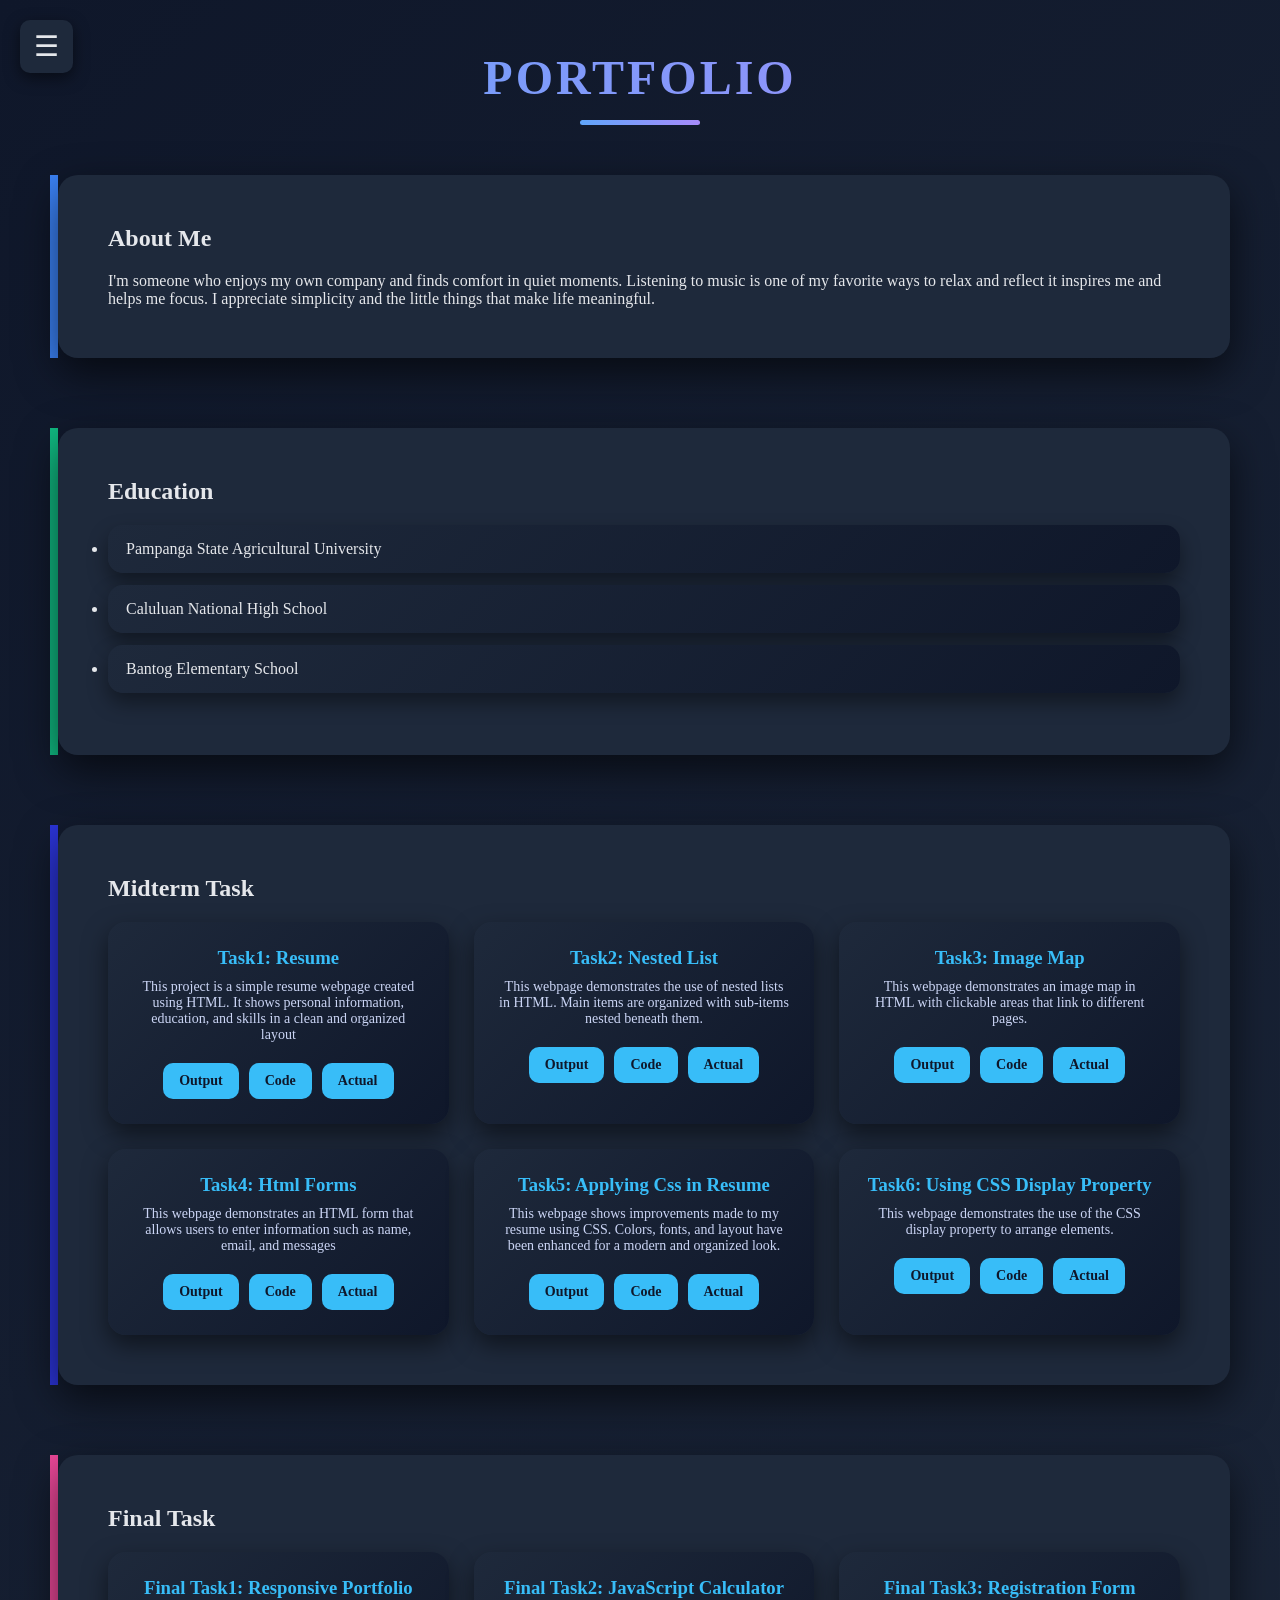
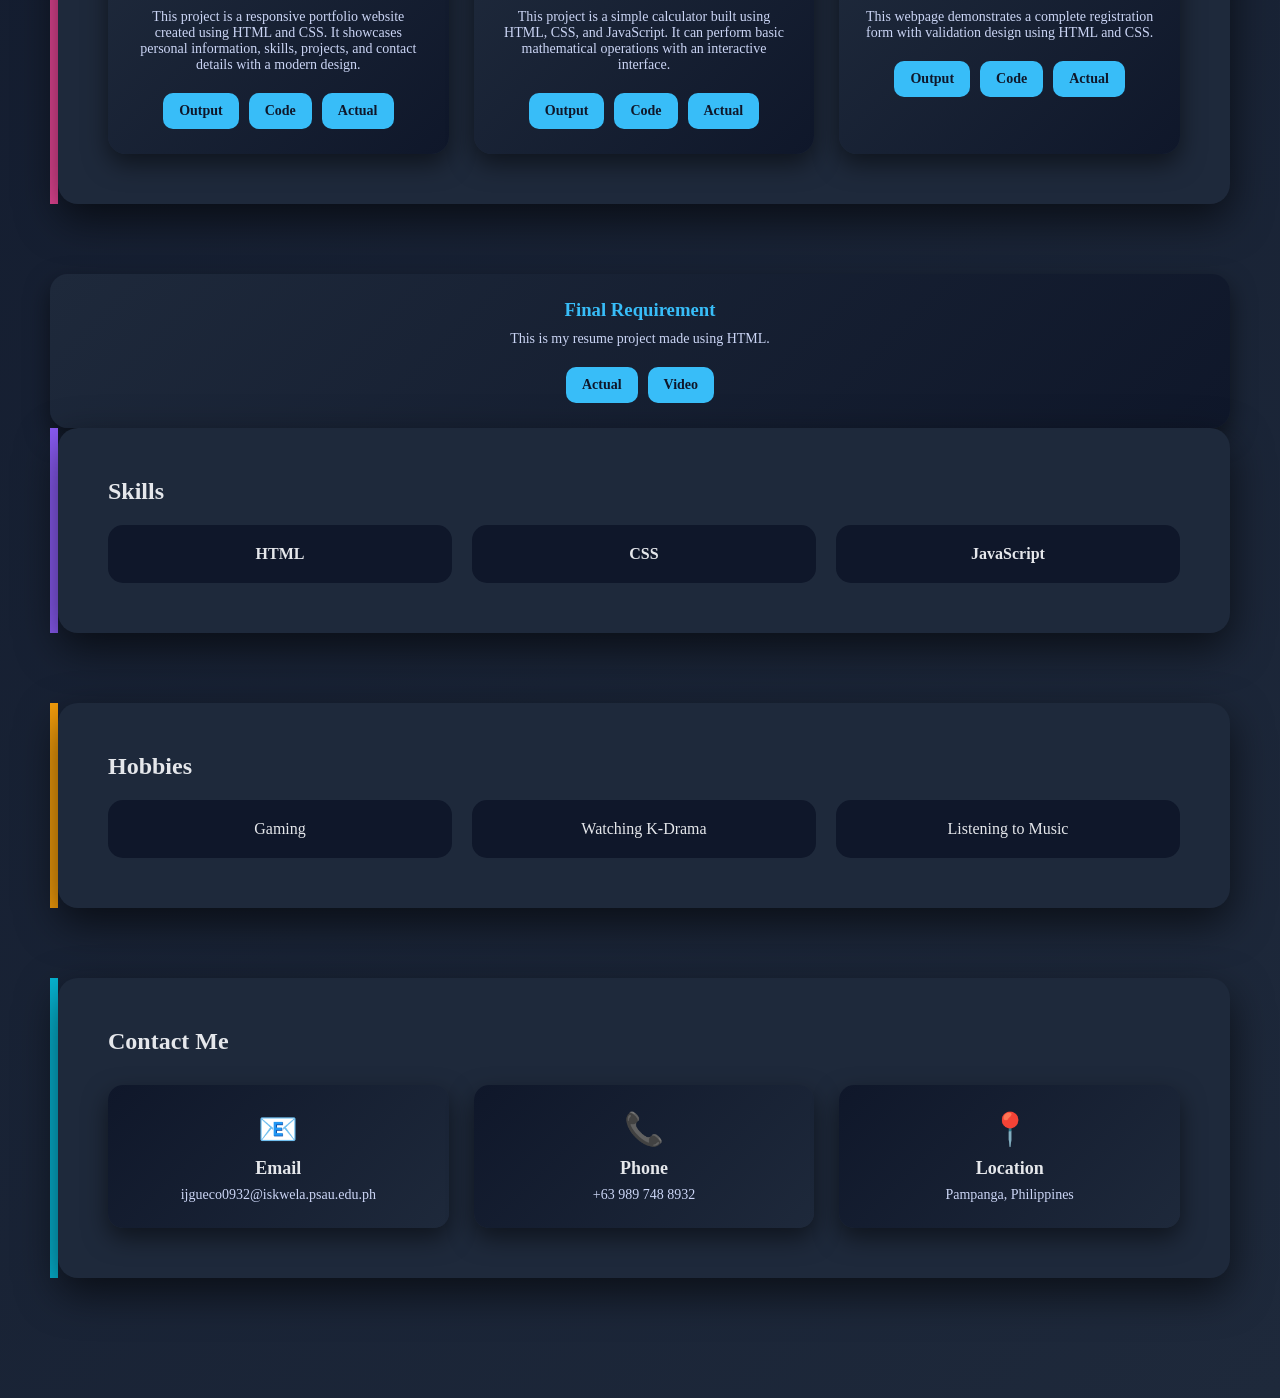
==== index.html @ d0a35ba1 "Update index.html" ====
<!DOCTYPE html>
<html lang="en">
<head>
<meta charset="UTF-8">
<meta name="viewport" content="width=device-width, initial-scale=1.0">
<title>Imari Jane Gueco | Portfolio</title>

<style>
/* ===== GENERAL ===== */
*{margin:0;padding:0;box-sizing:border-box;font-family:Arial,sans-serif;}
body{background:linear-gradient(135deg,#0f172a,#1e293b);color:#e5e7eb;overflow-x:hidden;}
html {scroll-behavior: smooth;}

* {
  font-family: Georgia, 'Times New Roman', Times, serif;
}

/* ===== HAMBURGER BUTTON ===== */
.menu-btn{
position:fixed;top:20px;left:20px;font-size:28px;background:#1e293b;
padding:10px 14px;border-radius:10px;cursor:pointer;z-index:1001;
box-shadow:0 5px 15px rgba(0,0,0,0.5);
}
#menu-toggle{display:none;}

/* ===== CONTACT DESIGN ===== */
.contact-grid {
  display: grid;
  grid-template-columns: repeat(auto-fit, minmax(200px, 1fr));
  gap: 25px;
  margin-top: 30px;
}

.contact-box {
  background: linear-gradient(135deg, #0f172a, #1e293b);
  padding: 25px;
  border-radius: 15px;
  text-align: center;
  box-shadow: 0 10px 25px rgba(0, 0, 0, 0.5);
  transition: 0.3s;
}

.contact-box:hover {
  transform: translateY(-8px);
  background: linear-gradient(135deg, #06b6d4, #3b82f6);
  color: white;
}

.contact-icon {
  font-size: 32px;
  margin-bottom: 10px;
  display: block;
}

.contact-box h3 {
  margin-bottom: 8px;
  font-size: 18px;
}

.contact-box p {
  font-size: 14px;
  color: #cbd5f5;
}

/* ===== SIDEBAR ===== */
.sidebar{
width:270px;height:100vh;position:fixed;left:-270px;top:0;
background:rgba(255,255,255,0.05);backdrop-filter:blur(10px);
border-right:1px solid rgba(255,255,255,0.1);
padding:40px 20px;display:flex;flex-direction:column;
align-items:center;transition:0.4s;z-index:1000;
}
#menu-toggle:checked ~ .sidebar{left:0;}

/* ===== MAIN CONTENT ===== */
.main-content{padding:50px;transition:0.4s;}
#menu-toggle:checked ~ .main-content{margin-left:270px;}

/* ===== SIDEBAR PROFILE ===== */
.sidebar img{
width:140px;height:140px;border-radius:50%;
object-fit:cover;border:4px solid #60a5fa;margin-bottom:15px;
}
.sidebar h2{color:#f1f5f9;font-size:22px;margin-bottom:5px;text-align:center;}
.sidebar p{color:#94a3b8;font-size:14px;margin-bottom:30px;}

/* ===== NAVIGATION ===== */
.sidebar nav{width:100%;display:flex;flex-direction:column;gap:15px;}
.sidebar nav a{
text-decoration:none;color:#e5e7eb;padding:12px 15px;
border-radius:12px;font-size:15px;background:rgba(255,255,255,0.05);
transition:0.3s;
}
.sidebar nav a:hover{
background:rgba(34,114,211,0.3);color:white;transform:translateX(6px);
}

/* ===== HEADER ===== */
.header{
text-align:center;font-size:48px;font-weight:bold;
letter-spacing:3px;margin-bottom:50px;
background:linear-gradient(90deg,#60a5fa,#a78bfa);
-webkit-background-clip:text;-webkit-text-fill-color:transparent;
font-family: Cambria, Cochin, Georgia, Times, 'Times New Roman', serif;
}
.header::after{
content:"";width:120px;height:5px;
background:linear-gradient(90deg,#60a5fa,#a78bfa);
display:block;margin:15px auto 0;border-radius:5px;
}

/* ===== SECTIONS ===== */
section{margin-bottom:70px;}
.section-card{
padding:50px;border-radius:20px;background:#1e293b;
box-shadow:0 15px 40px rgba(0,0,0,0.6);
}
.section-card h1{margin-bottom:20px;}

/* ===== EDUCATION ===== */
#education ul li{
background:linear-gradient(135deg,#1e293b,#0f172a);
margin:12px 0;padding:15px 18px;border-radius:15px;
box-shadow:0 10px 20px rgba(0,0,0,0.4);
transition:0.3s;color:#e5e7eb;font-weight:500;
}
#education ul li:hover{
background:linear-gradient(135deg,#10b981,#3b82f6);
transform:translateY(-6px);color:white;
}

/* ===== PROJECTS ===== */
.project-grid{
display:grid;
grid-template-columns:repeat(auto-fit,minmax(280px,1fr));
gap:25px;margin-top:20px;
}
.project-card{
background:linear-gradient(135deg,#1e293b,#0f172a);
padding:25px;border-radius:18px;text-align:center;
box-shadow:0 10px 25px rgba(0,0,0,0.5);transition:0.3s;
}
.project-card h3{color:#38bdf8;margin-bottom:10px;}
.project-card p{font-size:14px;margin-bottom:20px;color:#cbd5f5;}
.project-card:hover{
transform:translateY(-10px);
background:linear-gradient(135deg,#0ea5e9,#2563eb);
color:white;
}

.btn-group{display:flex;justify-content:center;gap:10px;}
.task-btn{
padding:10px 16px;background:#38bdf8;color:#0f172a;
border-radius:10px;text-decoration:none;font-size:14px;
font-weight:bold;transition:0.3s;
}
.task-btn:hover{background:#0ea5e9;color:white;}

/* ===== HIDE ALL TASK OUTPUTS AND CODES BY DEFAULT ===== */
.task-output, .task-code {display:none;padding:50px;}
.task-output:target, .task-code:target {display:block;}


/* ===== FINAL TASK SECTION ===== */
#finalprojects{
border-left:8px solid #ec4899;
}

#finalprojects .project-card:hover{
background:linear-gradient(135deg,#ec4899,#7c3aed);
color:white;
transform:translateY(-10px);
transition:0.3s;
}

#finalprojects h1{
margin-bottom:20px;
}

/* ===== FINAL TASK OUTPUTS ===== */
#finaltask1,
#finaltask2,
#finaltask3,
#finaltask4{
border-left:8px solid #ec4899;
}

/* ===== FINAL TASK CODE ===== */
#finalcode1,
#finalcode2,
#finalcode3,
#finalcode4{
border-left:8px solid #7c3aed;
}

/* ===== FINAL TASK IMAGE STYLE ===== */
#finalprojects img,
.task-output img,
.task-code img{
box-shadow:0 10px 25px rgba(0,0,0,0.5);
transition:0.3s;
}

#finalprojects img:hover,
.task-output img:hover,
.task-code img:hover{
transform:scale(1.02);
}



/* ===== SKILLS ===== */
.skills-grid{
display:grid;grid-template-columns:repeat(auto-fit,minmax(150px,1fr));
gap:20px;margin-top:20px;
}
.skill-box{
background:#0f172a;padding:20px;border-radius:15px;
text-align:center;font-weight:bold;
}
.skill-box:hover {
  background: linear-gradient(135deg, #8059da, #030434); /* violet to blue */
  color: white;
  transform: translateY(-5px);
  transition: 0.3s;
}


/* ===== HOBBIES ===== */
.hobbies-grid{
display:grid;grid-template-columns:repeat(auto-fit,minmax(180px,1fr));
gap:20px;margin-top:20px;
}
.hobby-box{
background:#0f172a;padding:20px;border-radius:15px;text-align:center;
}
.hobby-box:hover {
  background: linear-gradient(135deg, #d09228, #1f2937); /* gold to black */
  color: white;
  transform: translateY(-5px);
  transition: 0.3s;
}

/* ===== HOBBIES ===== */
.hobbies-grid{
display:grid;grid-template-columns:repeat(auto-fit,minmax(180px,1fr));
gap:20px;margin-top:20px;
}
.hobby-box{
background:#0f172a;padding:20px;border-radius:15px;text-align:center;
}
.hobby-box:hover {
  background: linear-gradient(135deg, #d09228, #1f2937); /* gold to black */
  color: white;
  transform: translateY(-5px);
  transition: 0.3s;
}

/* ===== SECTION COLORS ===== */
#about{border-left:8px solid #3b82f6;}
#education{border-left:8px solid #10b981;}
#projects{border-left:8px solid #2b34d7;}
#skills{border-left:8px solid #8b5cf6;}
#hobbies{border-left:8px solid #f59e0b;}
#contact{border-left:8px solid #06b6d4;}

/* ===== BACK HOME BUTTON ===== */
.home-btn{
  position: fixed;
  top: 70px;  /* move from top to bottom */
  left: 120px;   /* appear at bottom-right corner */
  background: #38bdf8;
  color: #0f172a;
  padding: 12px 18px;
  border-radius: 10px;
  text-decoration: none;
  font-weight: bold;
  box-shadow: 0 5px 15px rgba(0,0,0,0.5);
  z-index: 999;
  display: none; /* hide by default */
}

/* Show button only when target section is active */
.task-output:target .home-btn,
.task-code:target .home-btn {
  display: block;
}
</style>
</head>

<body>

<input type="checkbox" id="menu-toggle">
<label for="menu-toggle" class="menu-btn">☰</label>

<div class="sidebar">
<img src="scholpc.jpg">
<h2>Imari Jane Gueco</h2>
<p>BS Information Technology</p>

<nav>
<a href="#about">About</a>
<a href="#education">Education</a>
<a href="#projects">Projects</a>
<a href="#skills">Skills</a>
<a href="#hobbies">Hobbies</a>
<a href="#contact">Contact</a>
</nav>
</div>

<div class="main-content">

<div class="header">PORTFOLIO</div>

<!-- ABOUT -->
<section id="about">
<div class="section-card">
<h1>About Me</h1>
<p>I'm someone who enjoys my own company and finds comfort in quiet moments. Listening to music is one of my favorite ways to relax and reflect it inspires me and helps me focus. I appreciate simplicity and the little things that make life meaningful.</p>
</div>
</section>

<!-- EDUCATION -->
<section id="education">
<div class="section-card">
<h1>Education</h1>
<ul>
<li>Pampanga State Agricultural University</li>
<li>Caluluan National High School</li>
<li>Bantog Elementary School</li>
</ul>
</div>
</section>

<!-- midterm -->
<section id="projects">
<div class="section-card">
<h1>Midterm Task</h1>
<div class="project-grid">

<!-- Tasks 1 to 6 -->
<div class="project-card">
<h3>Task1: Resume</h3>
<p>This project is a simple resume webpage created using HTML. It shows
personal information, education, and skills in a clean and organized
layout</p>
<div class="btn-group">
<a href="#task1" class="task-btn">Output</a>
<a href="#code1" class="task-btn">Code</a>
<a href="Task1 Resume.html" class="task-btn">Actual</a>
</div>
</div>

<div class="project-card">
<h3>Task2: Nested List</h3>
<p>This webpage demonstrates the use of nested lists in HTML. Main items are organized with sub-items nested beneath them.</p>
<div class="btn-group">
<a href="#task2" class="task-btn">Output</a>
<a href="#code2" class="task-btn">Code</a>
<a href="Task2 list.html" class="task-btn">Actual</a>
</div>
</div>

<div class="project-card">
<h3>Task3: Image Map</h3>
<p>This webpage demonstrates an image map in HTML with clickable areas that link to different pages.</p>
<div class="btn-group">
<a href="#task3" class="task-btn">Output</a>
<a href="#code3" class="task-btn">Code</a>
<a href="Task3 image_map.html" class="task-btn">Actual</a>
</div>
</div>

<div class="project-card">
<h3>Task4: Html Forms</h3>
<p>This webpage demonstrates an HTML form that allows users to enter information such as name, email, and messages</p>
<div class="btn-group">
<a href="#task4" class="task-btn">Output</a>
<a href="#code4" class="task-btn">Code</a>
<a href="Task4 form.html" class="task-btn">Actual</a>
</div>
</div>

<div class="project-card">
<h3>Task5: Applying Css in Resume</h3>
<p>This webpage shows improvements made to my resume using CSS. Colors, fonts, and layout have been enhanced for a modern and organized look.</p>
<div class="btn-group">
<a href="#task5" class="task-btn">Output</a>
<a href="#code5" class="task-btn">Code</a>
<a href="Task5_applying Css.html" class="task-btn">Actual</a>
</div>
</div>

<div class="project-card">
<h3>Task6: Using CSS Display Property</h3>
<p>This webpage demonstrates the use of the CSS display property to arrange elements.</p>
<div class="btn-group">
<a href="#task6" class="task-btn">Output</a>
<a href="#code6" class="task-btn">Code</a>
<a href="Task6_Using CSS display property.html" class="task-btn">Actual</a>
</div>
</div>

</div>
</div>
</section>

<!-- TASK OUTPUT SECTIONS -->
<section id="task1" class="task-output">
<a href="#projects" class="home-btn">⬅ Home</a>
<div class="section-card" style="text-align:center">
<h1>Task1 Output</h1>
<img src="Task1result.jpeg" style="max-width:90%;border-radius:15px;margin-top:20px;">
</div>
</section>

<section id="task2" class="task-output">
<a href="#projects" class="home-btn">⬅ Home</a>
<div class="section-card" style="text-align:center">
<h1>Task2 Output</h1>
<img src="https://github.com/ImariJaneGueco/wsportfolio/blob/main/task2result.jpeg?raw=true" style="max-width:90%;border-radius:15px;margin-top:20px;">
</div>
</section>

<section id="task3" class="task-output">
<a href="#projects" class="home-btn">⬅ Home</a>
<div class="section-card" style="text-align:center">
<h1>Task3 Output</h1>
<img src="https://github.com/ImariJaneGueco/wsportfolio/blob/main/task3result.jpeg?raw=true" style="max-width:90%;border-radius:15px;margin-top:20px;">
</div>
</section>

<section id="task4" class="task-output">
<a href="#projects" class="home-btn">⬅ Home</a>
<div class="section-card" style="text-align:center">
<h1>Task4 Output</h1>
<img src="https://github.com/ImariJaneGueco/wsportfolio/blob/main/task4result.jpeg?raw=true" style="max-width:90%;border-radius:15px;margin-top:20px;">
</div>
</section>

<section id="task5" class="task-output">
<a href="#projects" class="home-btn">⬅ Home</a>
<div class="section-card" style="text-align:center">
<h1>Task5 Output</h1>
<img src="https://github.com/ImariJaneGueco/wsportfolio/blob/main/task5result.jpeg?raw=true" style="max-width:90%;border-radius:15px;margin-top:20px;">
</div>
</section>

<section id="task6" class="task-output">
<a href="#projects" class="home-btn">⬅ Home</a>
<div class="section-card" style="text-align:center">
<h1>Task6 Output</h1>
<img src="https://github.com/ImariJaneGueco/wsportfolio/blob/main/task6result.jpeg?raw=true" style="max-width:90%;border-radius:15px;margin-top:20px;">
</div>
</section>

<!-- TASK CODE SECTIONS -->
<section id="code1" class="task-code">
<a href="#projects" class="home-btn">⬅ Home</a>
<div class="section-card" style="white-space: pre-wrap;overflow-x:auto">
<h1>Task1 Code</h1>
<img src="code1.png" style="max-width:100%;border-radius:15px;margin-top:20px;">
</div>
</section>

<section id="code2" class="task-code">
<a href="#projects" class="home-btn">⬅ Home</a>
<div class="section-card" style="white-space: pre-wrap;overflow-x:auto">
<h1>Task2 Code</h1>
<img src="code2.png" style="max-width:100%;border-radius:15px;margin-top:20px;">
</div>
</section>

<section id="code3" class="task-code">
<a href="#projects" class="home-btn">⬅ Home</a>
<div class="section-card" style="white-space: pre-wrap;overflow-x:auto">
<h1>Task3 Code</h1>
<img src="code3.png" style="max-width:100%;border-radius:15px;margin-top:20px;">
</div>
</section>

<section id="code4" class="task-code">
<a href="#projects" class="home-btn">⬅ Home</a>
<div class="section-card" style="white-space: pre-wrap;overflow-x:auto">
<h1>Task4 Code</h1>
<img src="code4.png" style="max-width:100%;border-radius:15px;margin-top:20px;">
</div>
</section>

<section id="code5" class="task-code">
<a href="#projects" class="home-btn">⬅ Home</a>
<div class="section-card" style="white-space: pre-wrap;overflow-x:auto">
<h1>Task5 Code</h1>
<img src="code5.png" style="max-width:100%;border-radius:15px;margin-top:20px;">
</div>
</section>

<section id="code6" class="task-code">
<a href="#projects" class="home-btn">⬅ Home</a>
<div class="section-card" style="white-space: pre-wrap;overflow-x:auto">
<h1>Task6 Code</h1>
<img src="code6.png" style="max-width:100%;border-radius:15px;margin-top:20px;">
</div>
</section>

<!-- FINAL TASK -->
<section id="finalprojects">
<div class="section-card">
<h1>Final Task</h1>

<div class="project-grid">

<!-- Final Task 1 -->
<div class="project-card">
<h3>Final Task1: Responsive Portfolio</h3>
<p>This project is a responsive portfolio website created using HTML and CSS. It showcases personal information, skills, projects, and contact details with a modern design.</p>

<div class="btn-group">
<a href="#finaltask1" class="task-btn">Output</a>
<a href="#finalcode1" class="task-btn">Code</a>
<a href="no style.html" class="task-btn">Actual</a>
</div>
</div>

<!-- Final Task 2 -->
<div class="project-card">
<h3>Final Task2: JavaScript Calculator</h3>
<p>This project is a simple calculator built using HTML, CSS, and JavaScript. It can perform basic mathematical operations with an interactive interface.</p>

<div class="btn-group">
<a href="#finaltask2" class="task-btn">Output</a>
<a href="#finalcode2" class="task-btn">Code</a>
<a href="FinalTask2_Calculator.html" class="task-btn">Actual</a>
</div>
</div>

<!-- Final Task 3 -->
<div class="project-card">
<h3>Final Task3: Registration Form</h3>
<p>This webpage demonstrates a complete registration form with validation design using HTML and CSS.</p>

<div class="btn-group">
<a href="#finaltask3" class="task-btn">Output</a>
<a href="#finalcode3" class="task-btn">Code</a>
<a href="finaltask3bootsrap.html" class="task-btn">Actual</a>
</div>
</div>


</div>
</div>
</section>

<!-- FINAL TASK OUTPUT SECTIONS -->

<section id="finaltask1" class="task-output">
<a href="#finalprojects" class="home-btn">⬅ Home</a>
<div class="section-card" style="text-align:center">
<h1>Final Task1 Output</h1>
<img src="https://github.com/ImariJaneGueco/wsportfolio/blob/main/flex.png?raw=true" style="max-width:90%;border-radius:15px;margin-top:20px;">
</div>
</section>

<section id="finaltask2" class="task-output">
<a href="#finalprojects" class="home-btn">⬅ Home</a>
<div class="section-card" style="text-align:center">
<h1>Final Task2 Output</h1>
<img src="finaltask2.jpeg" style="max-width:90%;border-radius:15px;margin-top:20px;">
</div>
</section>

<section id="finaltask3" class="task-output">
<a href="#finalprojects" class="home-btn">⬅ Home</a>
<div class="section-card" style="text-align:center">
<h1>Final Task3 Output</h1>
<img src="https://github.com/ImariJaneGueco/wsportfolio/blob/main/bootsrtap.png?raw=true" style="max-width:90%;border-radius:15px;margin-top:20px;">
</div>
</section>


<!-- FINAL TASK CODE SECTIONS -->

<section id="finalcode1" class="task-code">
<a href="#finalprojects" class="home-btn">⬅ Home</a>
<div class="section-card" style="white-space: pre-wrap;overflow-x:auto">
<h1>Final Task1 Code</h1>
<img src="https://github.com/ImariJaneGueco/wsportfolio/blob/main/f1.png?raw=true" style="max-width:100%;border-radius:15px;margin-top:20px;">
<img src="https://github.com/ImariJaneGueco/wsportfolio/blob/main/f1.1.png?raw=true" style="max-width:100%;border-radius:15px;margin-top:20px;">
</div>
</section>

<section id="finalcode2" class="task-code">
<a href="#finalprojects" class="home-btn">⬅ Home</a>
<div class="section-card" style="white-space: pre-wrap;overflow-x:auto">
<h1>Final Task2 Code</h1>
<img src="finalcode2.png" style="max-width:100%;border-radius:15px;margin-top:20px;">
<img src="finalcode1.png" style="max-width:100%;border-radius:15px;margin-top:20px;">
</div>
</section>

<section id="finalcode3" class="task-code">
<a href="#finalprojects" class="home-btn">⬅ Home</a>
<div class="section-card" style="white-space: pre-wrap;overflow-x:auto">
<h1>Final Task3 Code</h1>
<img src="https://github.com/ImariJaneGueco/wsportfolio/blob/main/f3.1.png?raw=true" style="max-width:100%;border-radius:15px;margin-top:20px;">
<img src="https://github.com/ImariJaneGueco/wsportfolio/blob/main/f3.png?raw=true" style="max-width:100%;border-radius:15px;margin-top:20px;">
</div>
</section>


<!-- SINGLE BOX: TASK 1 -->
<div class="project-card">
  <h3>Final Requirement</h3>
  <p>This is my resume project made using HTML.</p>

  <div class="btn-group">
    <a href="Task1 Resume.html" class="task-btn">Actual</a>
    
    <!-- VIDEO LINK -->
    <a href="https://your-video-link-here" class="task-btn" target="_blank">
      Video
    </a>
  </div>
</div>


<!-- SKILLS -->
<section id="skills">
<div class="section-card">
<h1>Skills</h1>
<div class="skills-grid">
<div class="skill-box">HTML</div>
<div class="skill-box">CSS</div>
<div class="skill-box">JavaScript</div>
</div>
</div>
</section>

<!-- HOBBIES -->
<section id="hobbies">
<div class="section-card">
<h1>Hobbies</h1>
<div class="hobbies-grid">
<div class="hobby-box">Gaming</div>
<div class="hobby-box">Watching K-Drama</div>
<div class="hobby-box">Listening to Music</div>
</div>
</div>
</section>

<!-- CONTACT -->
<section id="contact">
  <div class="section-card">
    <h1>Contact Me</h1>
    <div class="contact-grid">
      <div class="contact-box">
        <span class="contact-icon">📧</span>
        <h3>Email</h3>
        <p>ijgueco0932@iskwela.psau.edu.ph</p>
      </div>
      <div class="contact-box">
        <span class="contact-icon">📞</span>
        <h3>Phone</h3>
        <p>+63 989 748 8932</p>
      </div>
      <div class="contact-box">
        <span class="contact-icon">📍</span>
        <h3>Location</h3>
        <p>Pampanga, Philippines</p>
      </div>
    </div>
  </div>
</section>

</div>
</body>
</html>
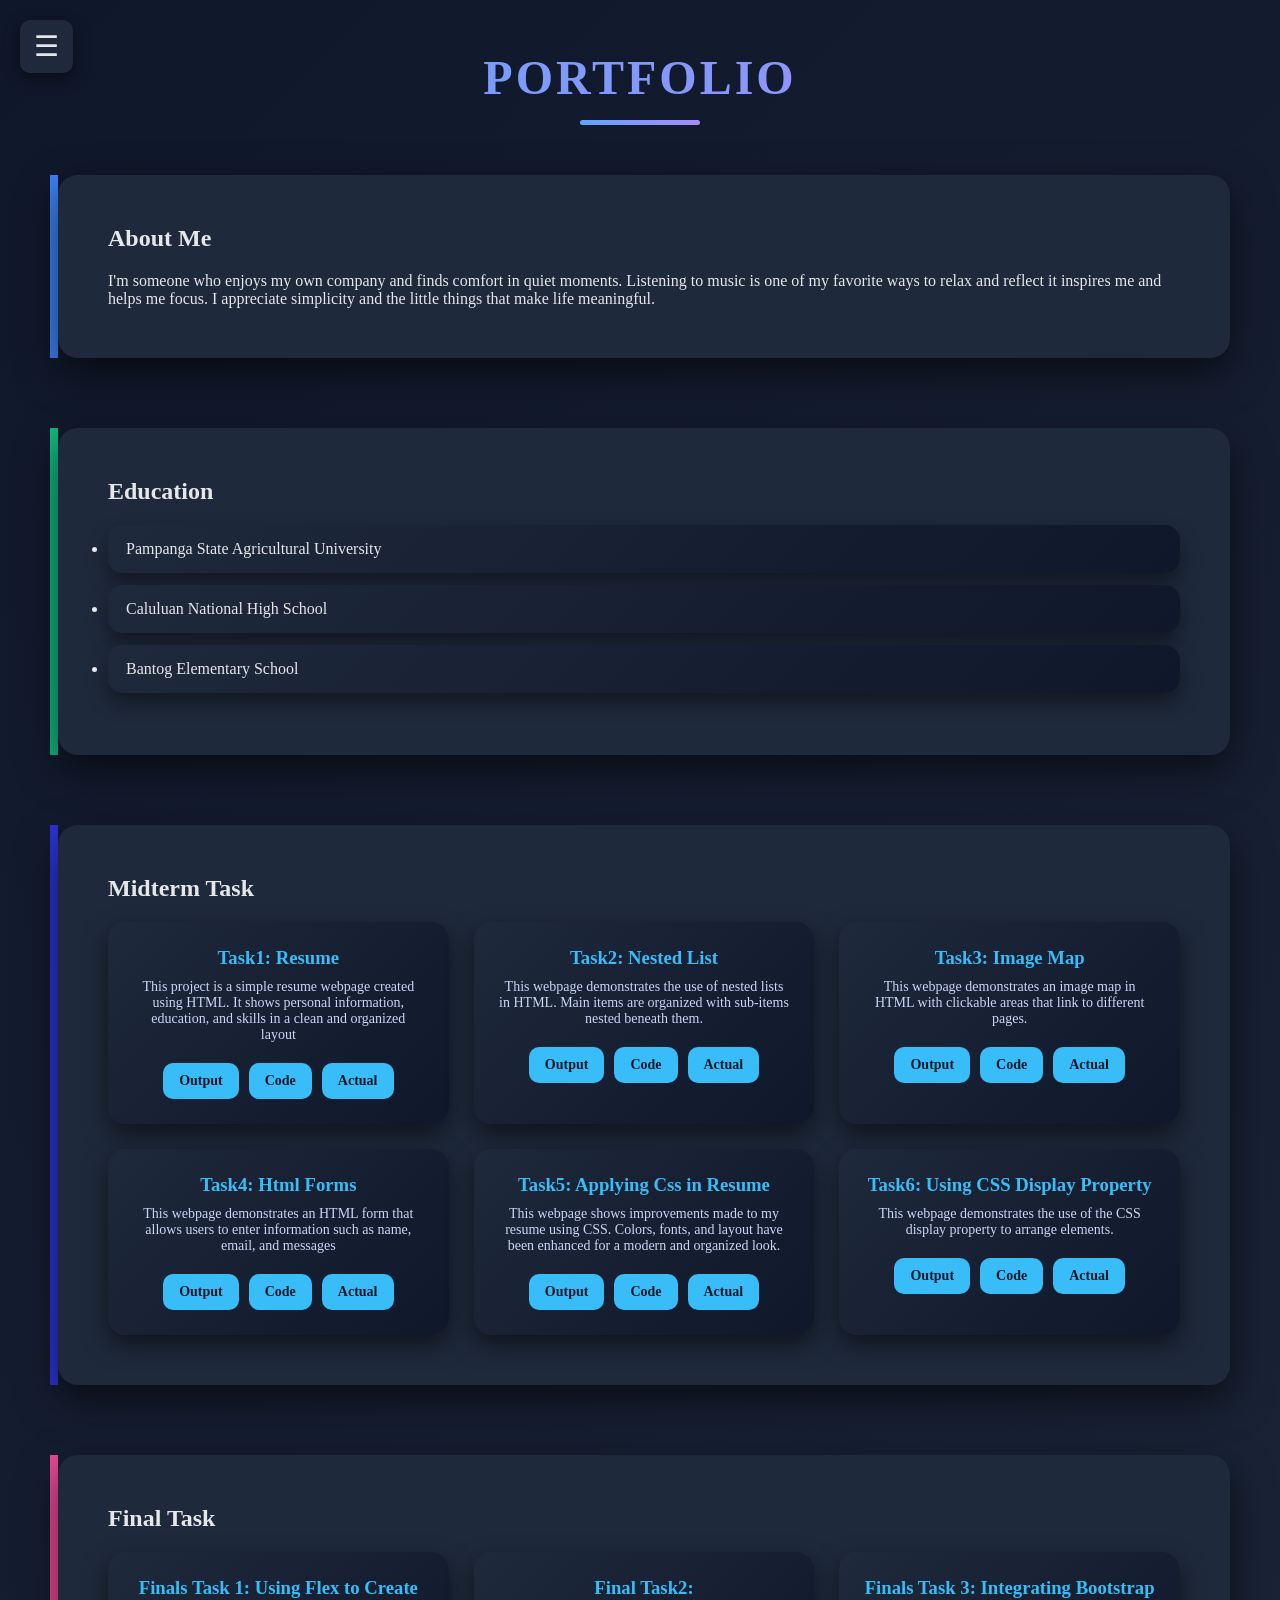
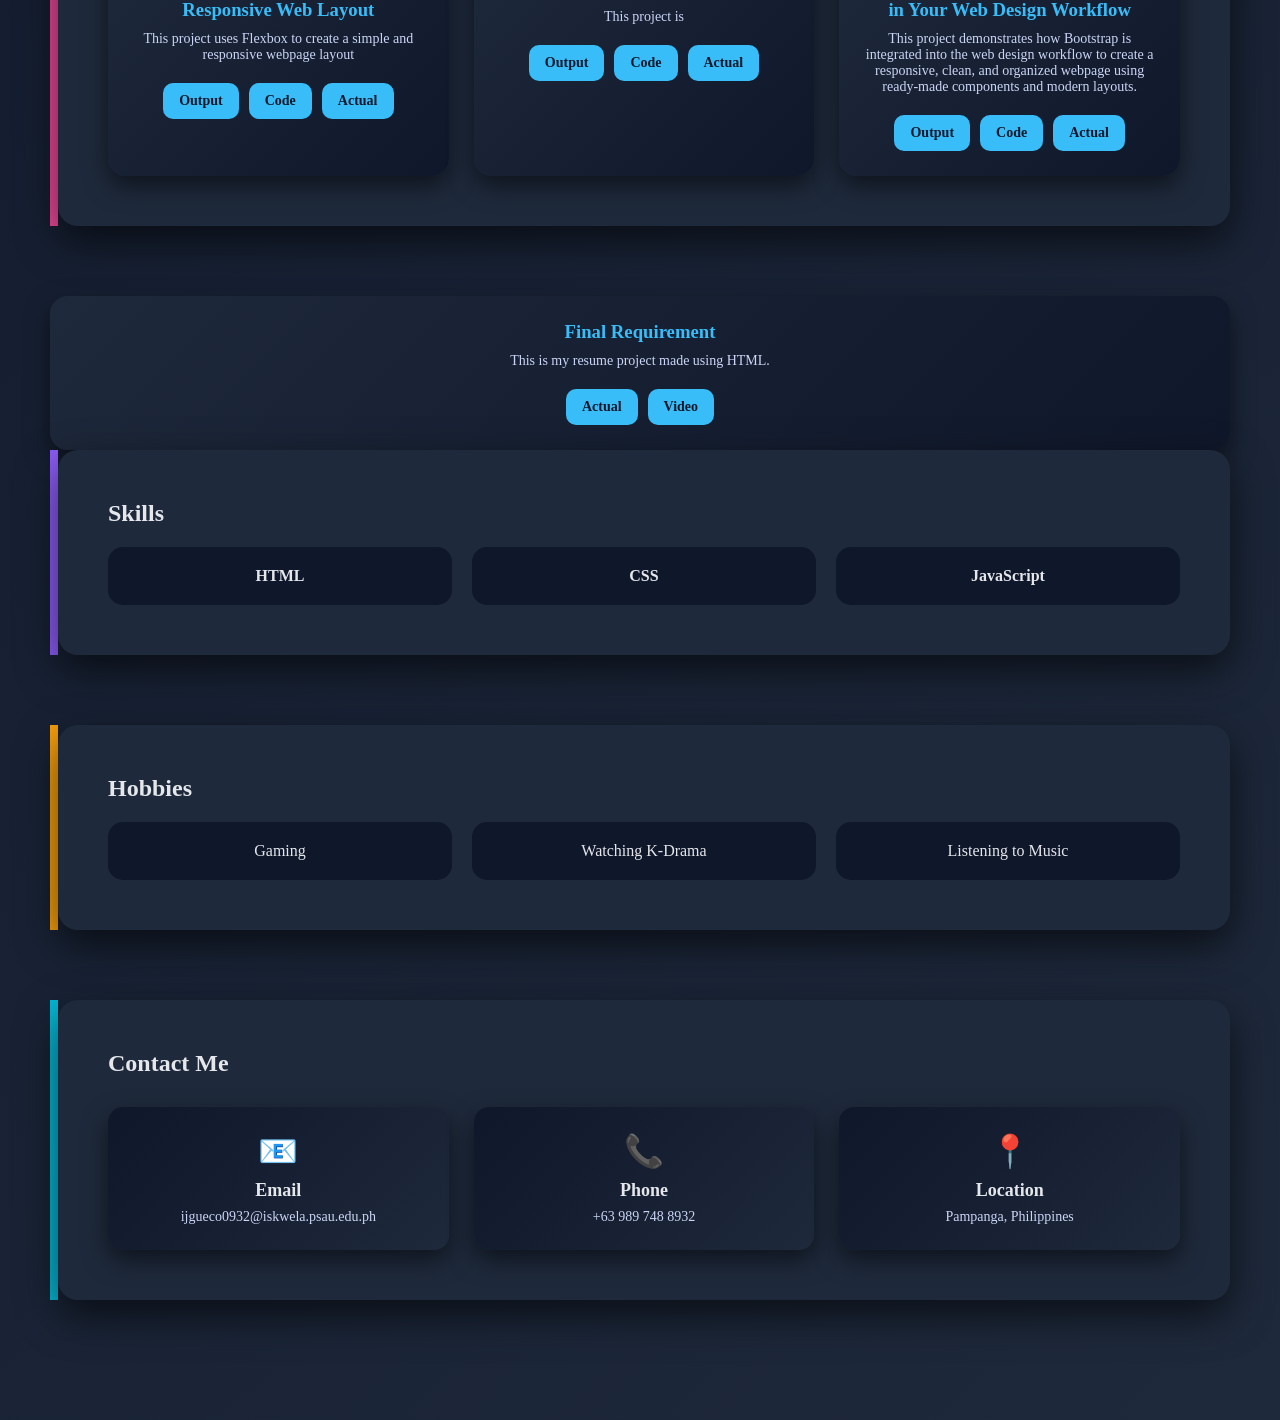
==== commit 16cc2c7a: "Update index.html" ====
--- a/index.html
+++ b/index.html
@@ -512,8 +512,8 @@
 
 <!-- Final Task 1 -->
 <div class="project-card">
-<h3>Final Task1: Responsive Portfolio</h3>
-<p>This project is a responsive portfolio website created using HTML and CSS. It showcases personal information, skills, projects, and contact details with a modern design.</p>
+<h3>Finals Task 1: Using Flex to Create Responsive Web Layout</h3>
+<p>This project uses Flexbox to create a simple and responsive webpage layout</p>
 
 <div class="btn-group">
 <a href="#finaltask1" class="task-btn">Output</a>
@@ -524,8 +524,8 @@
 
 <!-- Final Task 2 -->
 <div class="project-card">
-<h3>Final Task2: JavaScript Calculator</h3>
-<p>This project is a simple calculator built using HTML, CSS, and JavaScript. It can perform basic mathematical operations with an interactive interface.</p>
+<h3>Final Task2: </h3>
+<p>This project is </p>
 
 <div class="btn-group">
 <a href="#finaltask2" class="task-btn">Output</a>
@@ -536,8 +536,8 @@
 
 <!-- Final Task 3 -->
 <div class="project-card">
-<h3>Final Task3: Registration Form</h3>
-<p>This webpage demonstrates a complete registration form with validation design using HTML and CSS.</p>
+<h3>Finals Task 3: Integrating Bootstrap in Your Web Design Workflow</h3>
+<p>This project demonstrates how Bootstrap is integrated into the web design workflow to create a responsive, clean, and organized webpage using ready-made components and modern layouts.</p>
 
 <div class="btn-group">
 <a href="#finaltask3" class="task-btn">Output</a>
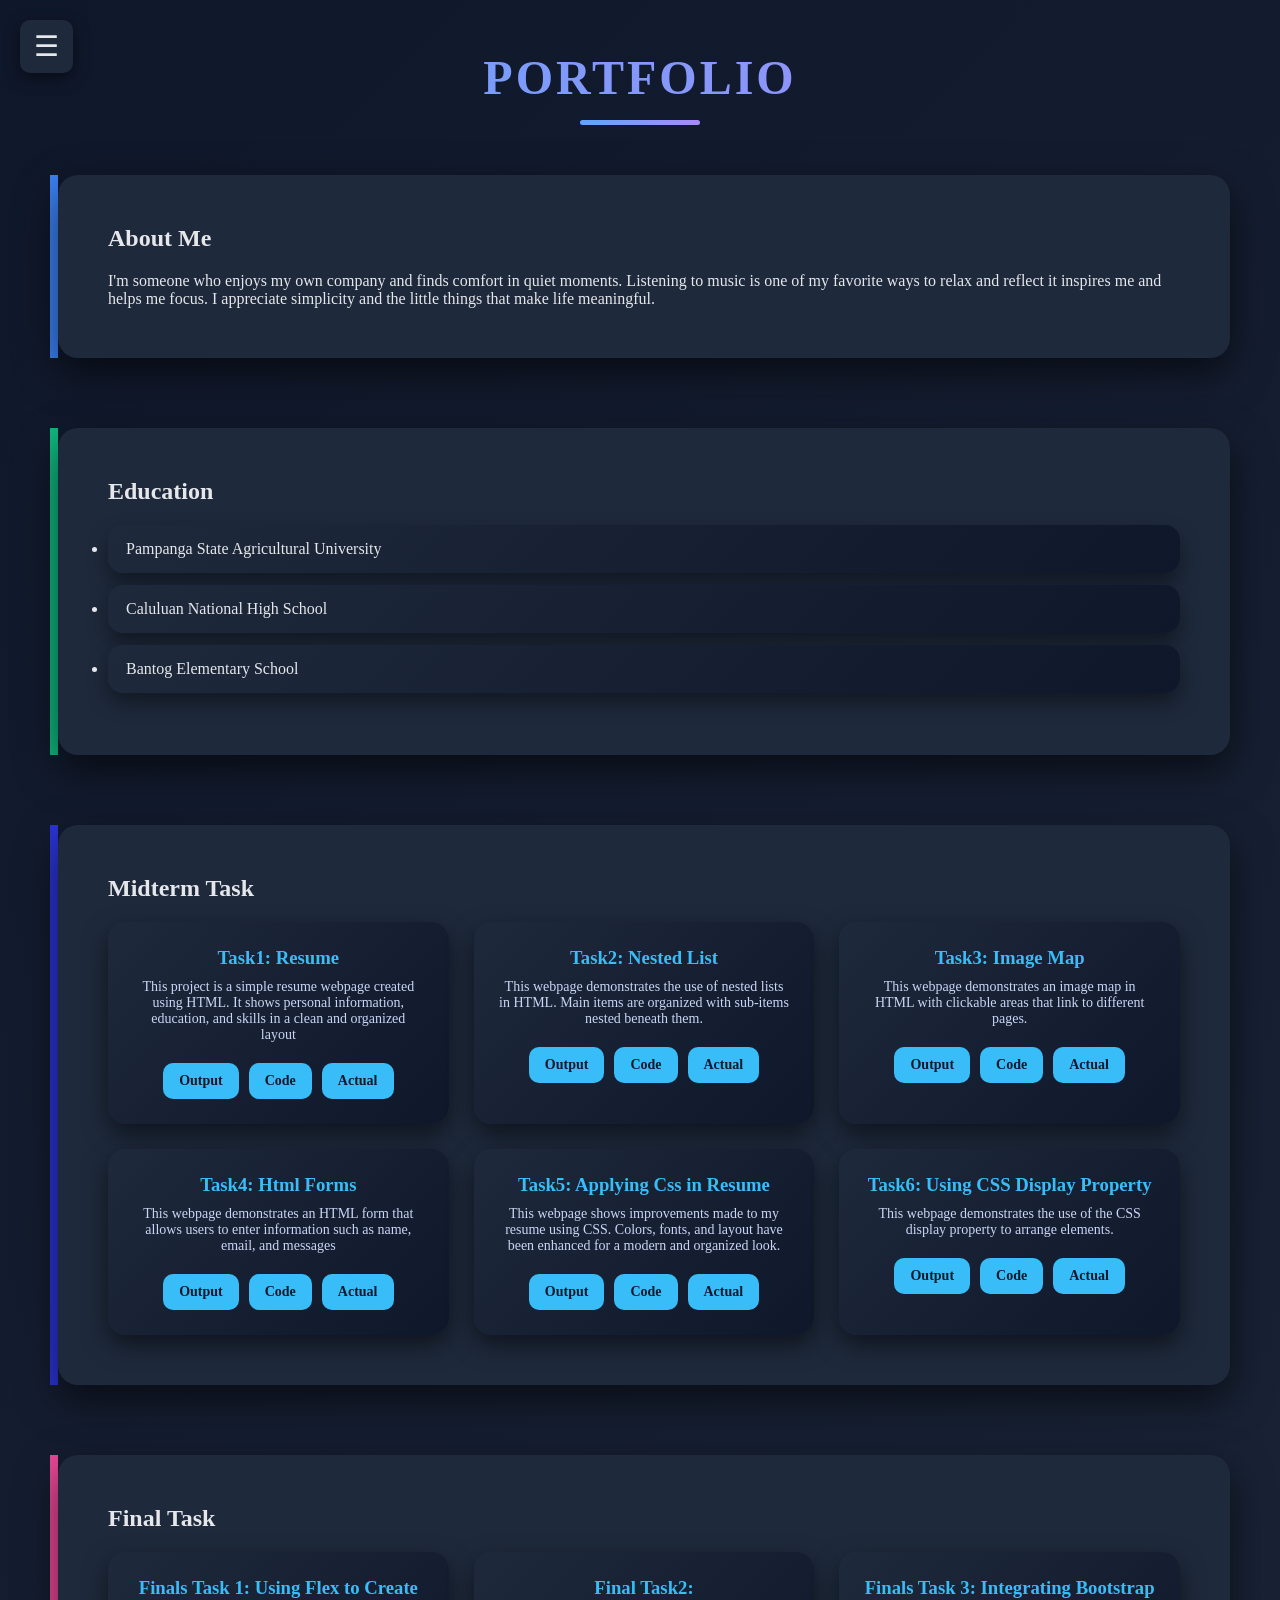
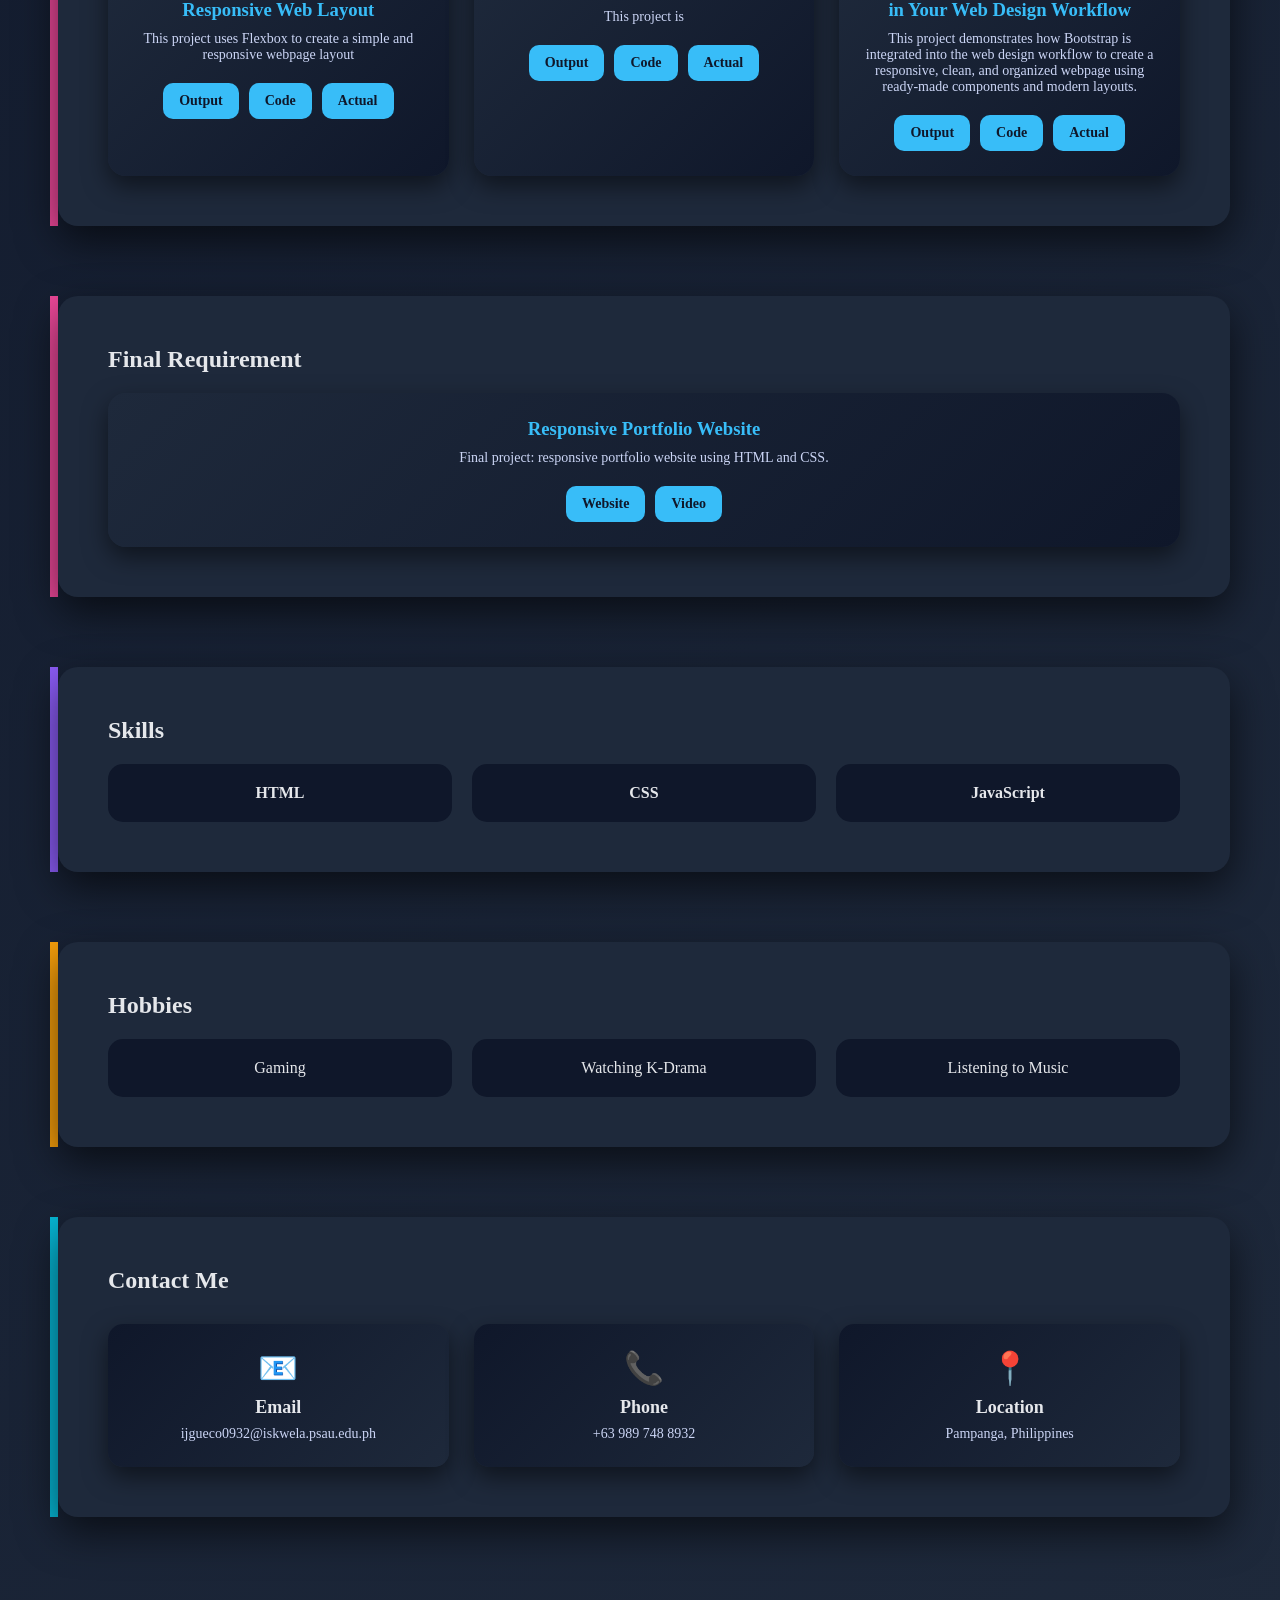
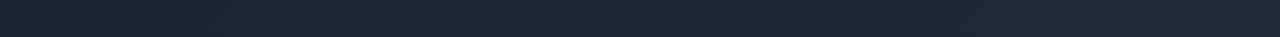
==== commit b9ac2b33: "Update index.html" ====
--- a/index.html
+++ b/index.html
@@ -608,20 +608,37 @@
 </section>
 
 
-<!-- SINGLE BOX: TASK 1 -->
-<div class="project-card">
-  <h3>Final Requirement</h3>
-  <p>This is my resume project made using HTML.</p>
-
-  <div class="btn-group">
-    <a href="Task1 Resume.html" class="task-btn">Actual</a>
-    
-    <!-- VIDEO LINK -->
-    <a href="https://your-video-link-here" class="task-btn" target="_blank">
-      Video
-    </a>
+<!-- FINAL TASK exam-->
+<section id="finalprojects">
+  <div class="section-card">
+    <h1>Final Requirement</h1>
+
+    <div class="project-grid">
+
+      <div class="project-card">
+
+        <h3>Responsive Portfolio Website</h3>
+        <p>Final project: responsive portfolio website using HTML and CSS.</p>
+
+        <div class="btn-group">
+
+          <!-- WEBSITE / ACTUAL -->
+          <a href="no style.html" class="task-btn">Website</a>
+
+          <!-- VIDEO -->
+          <a href="https://your-video-link-here" 
+             class="task-btn" 
+             target="_blank">
+            Video
+          </a>
+
+        </div>
+
+      </div>
+
+    </div>
   </div>
-</div>
+</section>
 
 
 <!-- SKILLS -->
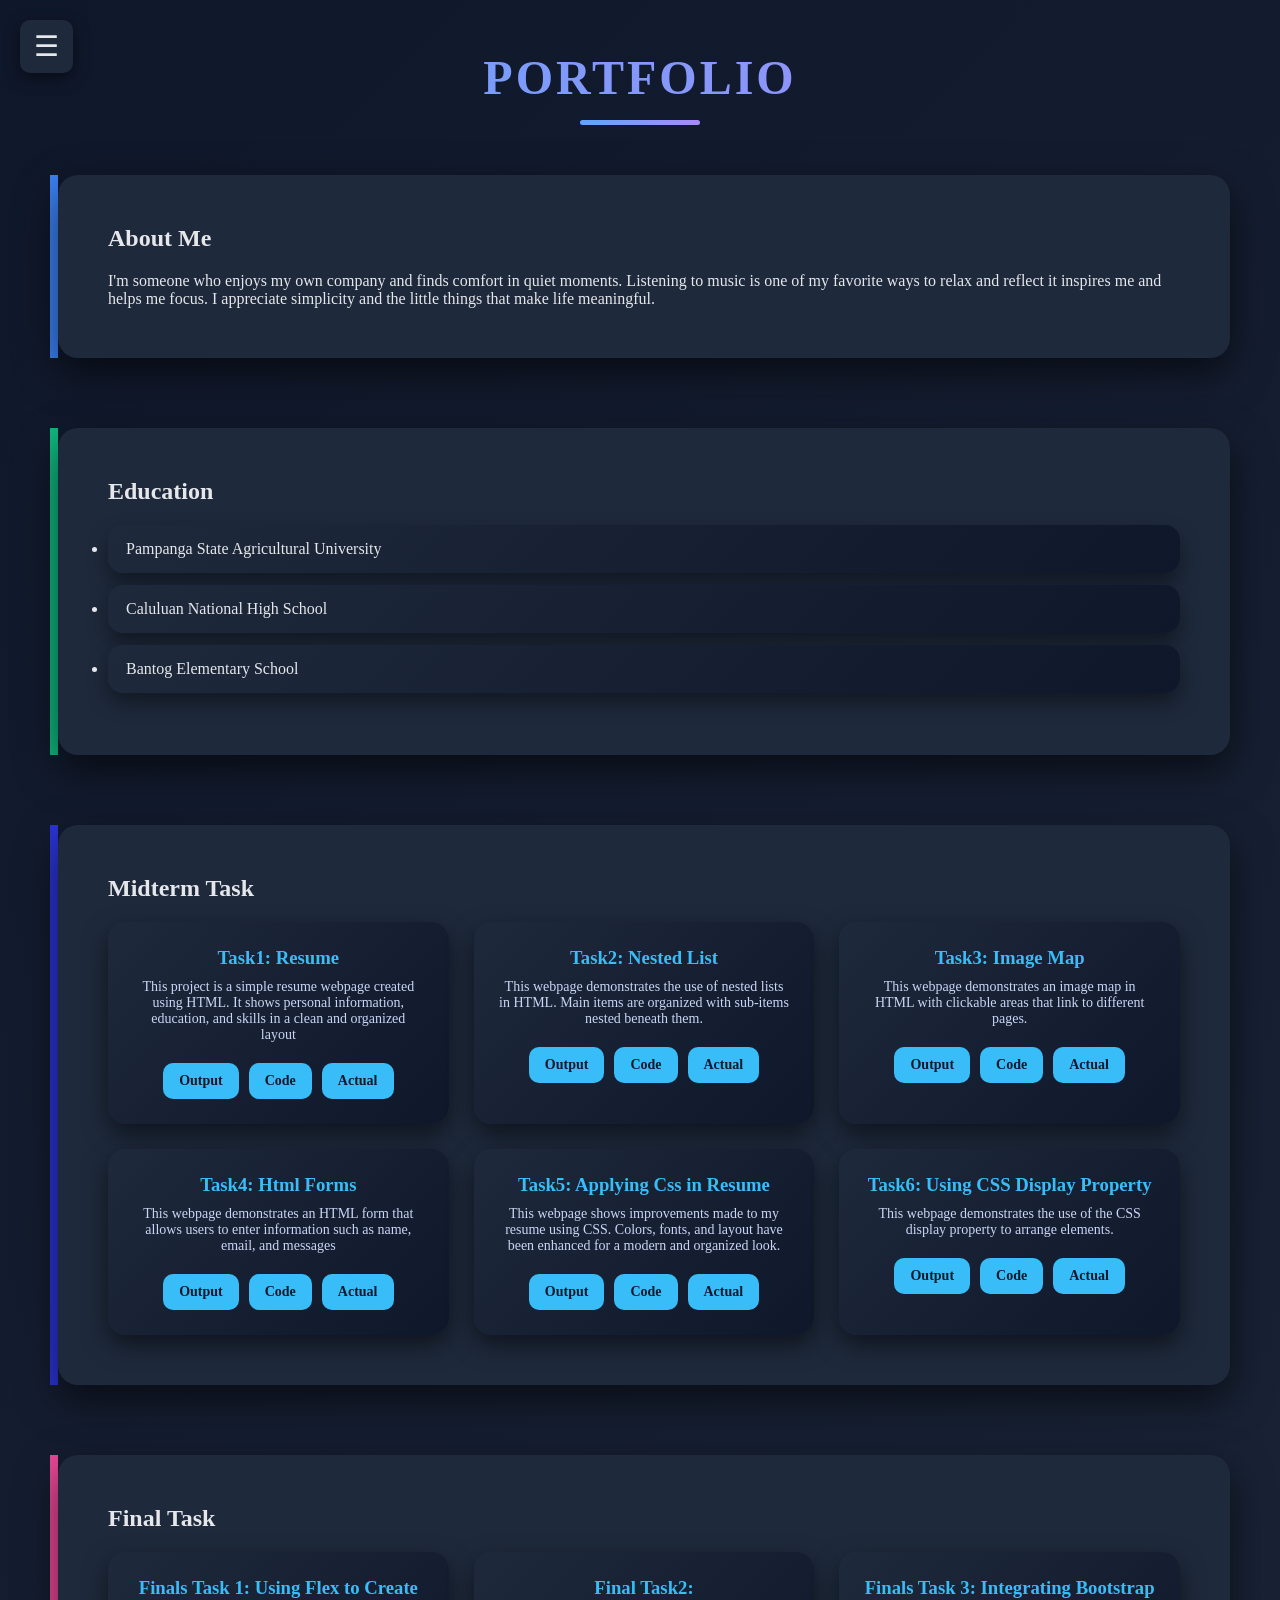
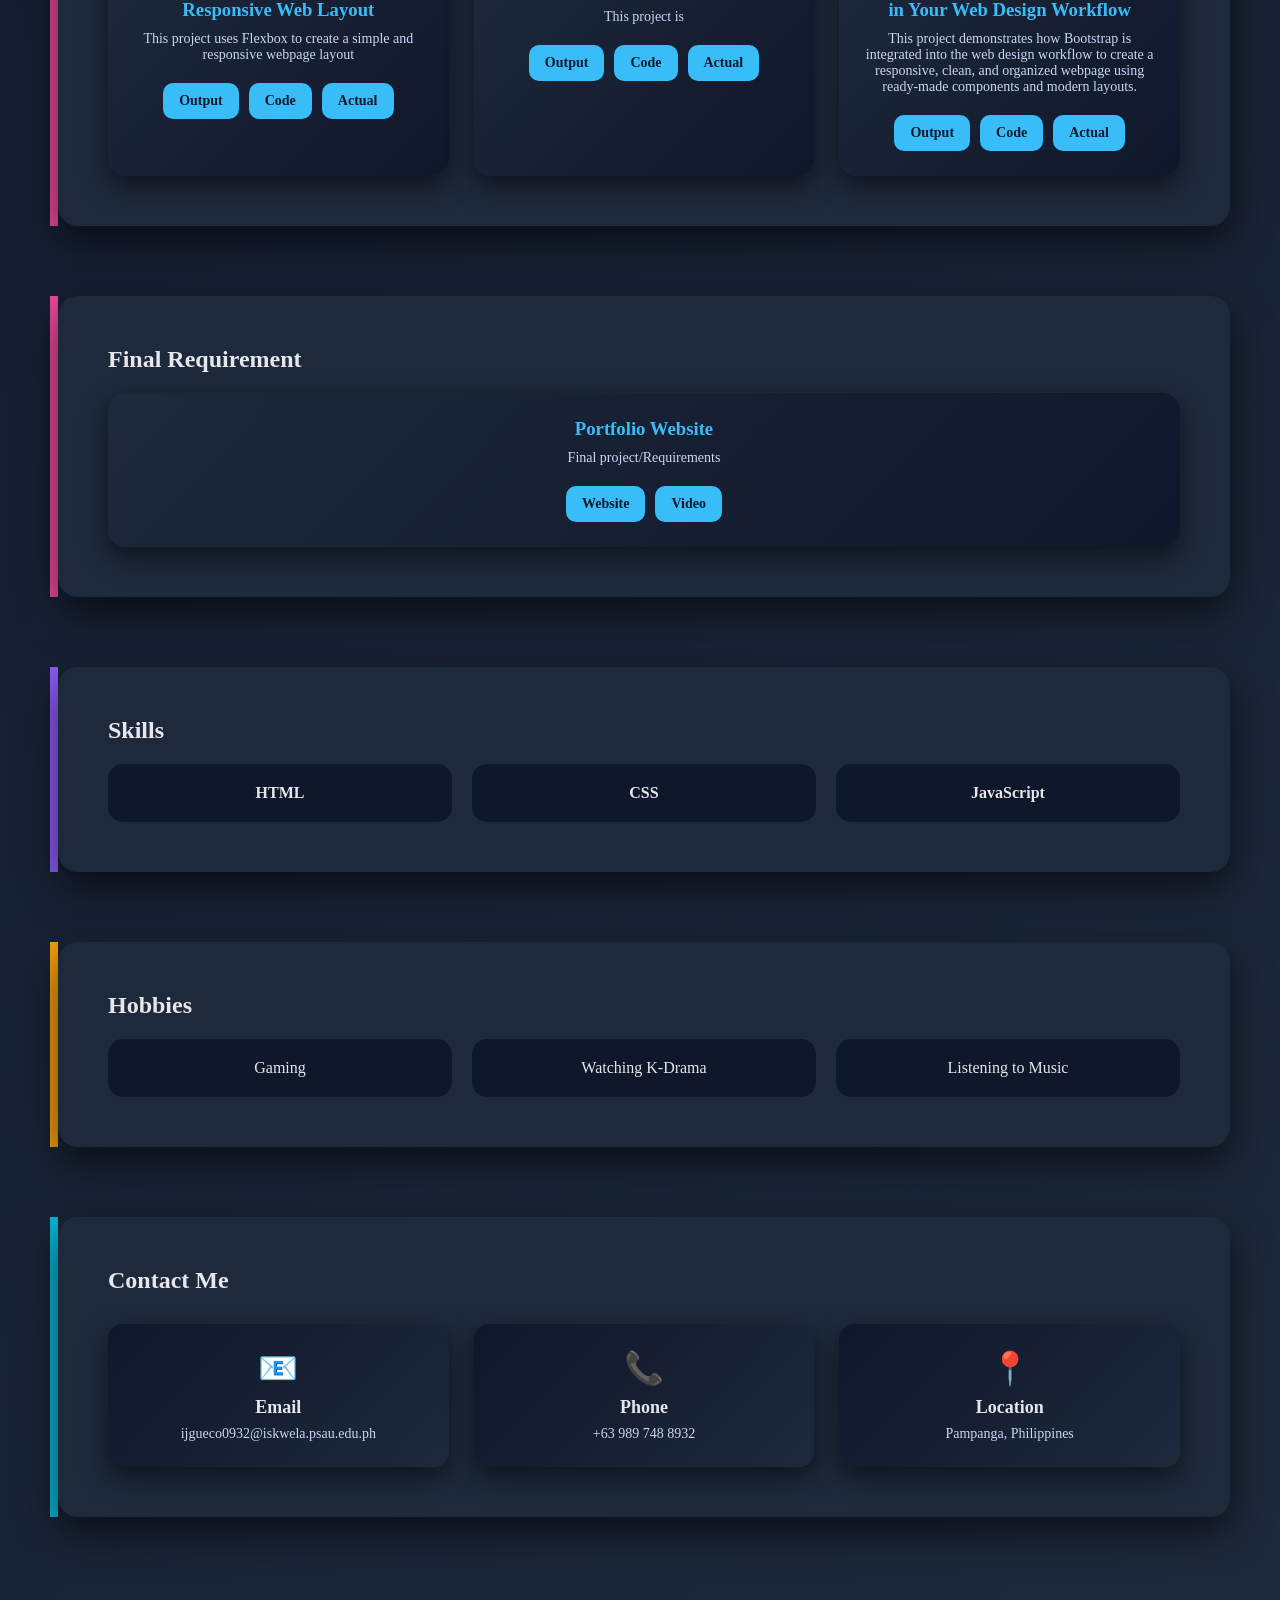
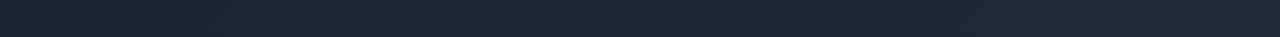
==== commit e7ac05b1: "Update index.html" ====
--- a/index.html
+++ b/index.html
@@ -617,16 +617,16 @@
 
       <div class="project-card">
 
-        <h3>Responsive Portfolio Website</h3>
-        <p>Final project: responsive portfolio website using HTML and CSS.</p>
+        <h3>Portfolio Website</h3>
+        <p>Final project/Requirements</p>
 
         <div class="btn-group">
 
           <!-- WEBSITE / ACTUAL -->
-          <a href="no style.html" class="task-btn">Website</a>
+          <a href="https://l.facebook.com/l.php?u=https%3A%2F%2Fmaicajam.github.io%2FPAWLUX-WEB%2F%3Ffbclid%3DIwZXh0bgNhZW0CMTAAYnJpZBExMGFjQ29hSFhuOTRaYTVpVXNydGMGYXBwX2lkEDIyMjAzOTE3ODgyMDA4OTIAAR7t9h2PWYDtPmEKmMwJWpFRtEqwwTYTbAC3UdwDS0uH0ZKZknKORaa-Zpureg_aem_jOfvygtPFpQKNl_l14kNNA&h=AUCvQW_yYkNJ91nLfmGfzoT9t5rTPcvcPH1w2qaaCFI5OK1wF344oZ72mvTi8oKUNItM-uaBGHSqxI-x_O3WjEk6fiY7tS8ve4c3wp1zUwhpx0jFaMCEUd75CtGdPwEPLGYZOA" class="task-btn">Website</a>
 
           <!-- VIDEO -->
-          <a href="https://your-video-link-here" 
+          <a href="https://github.com/user-attachments/assets/c544e575-7f34-42c1-acfc-e6f64fffc369" 
              class="task-btn" 
              target="_blank">
             Video
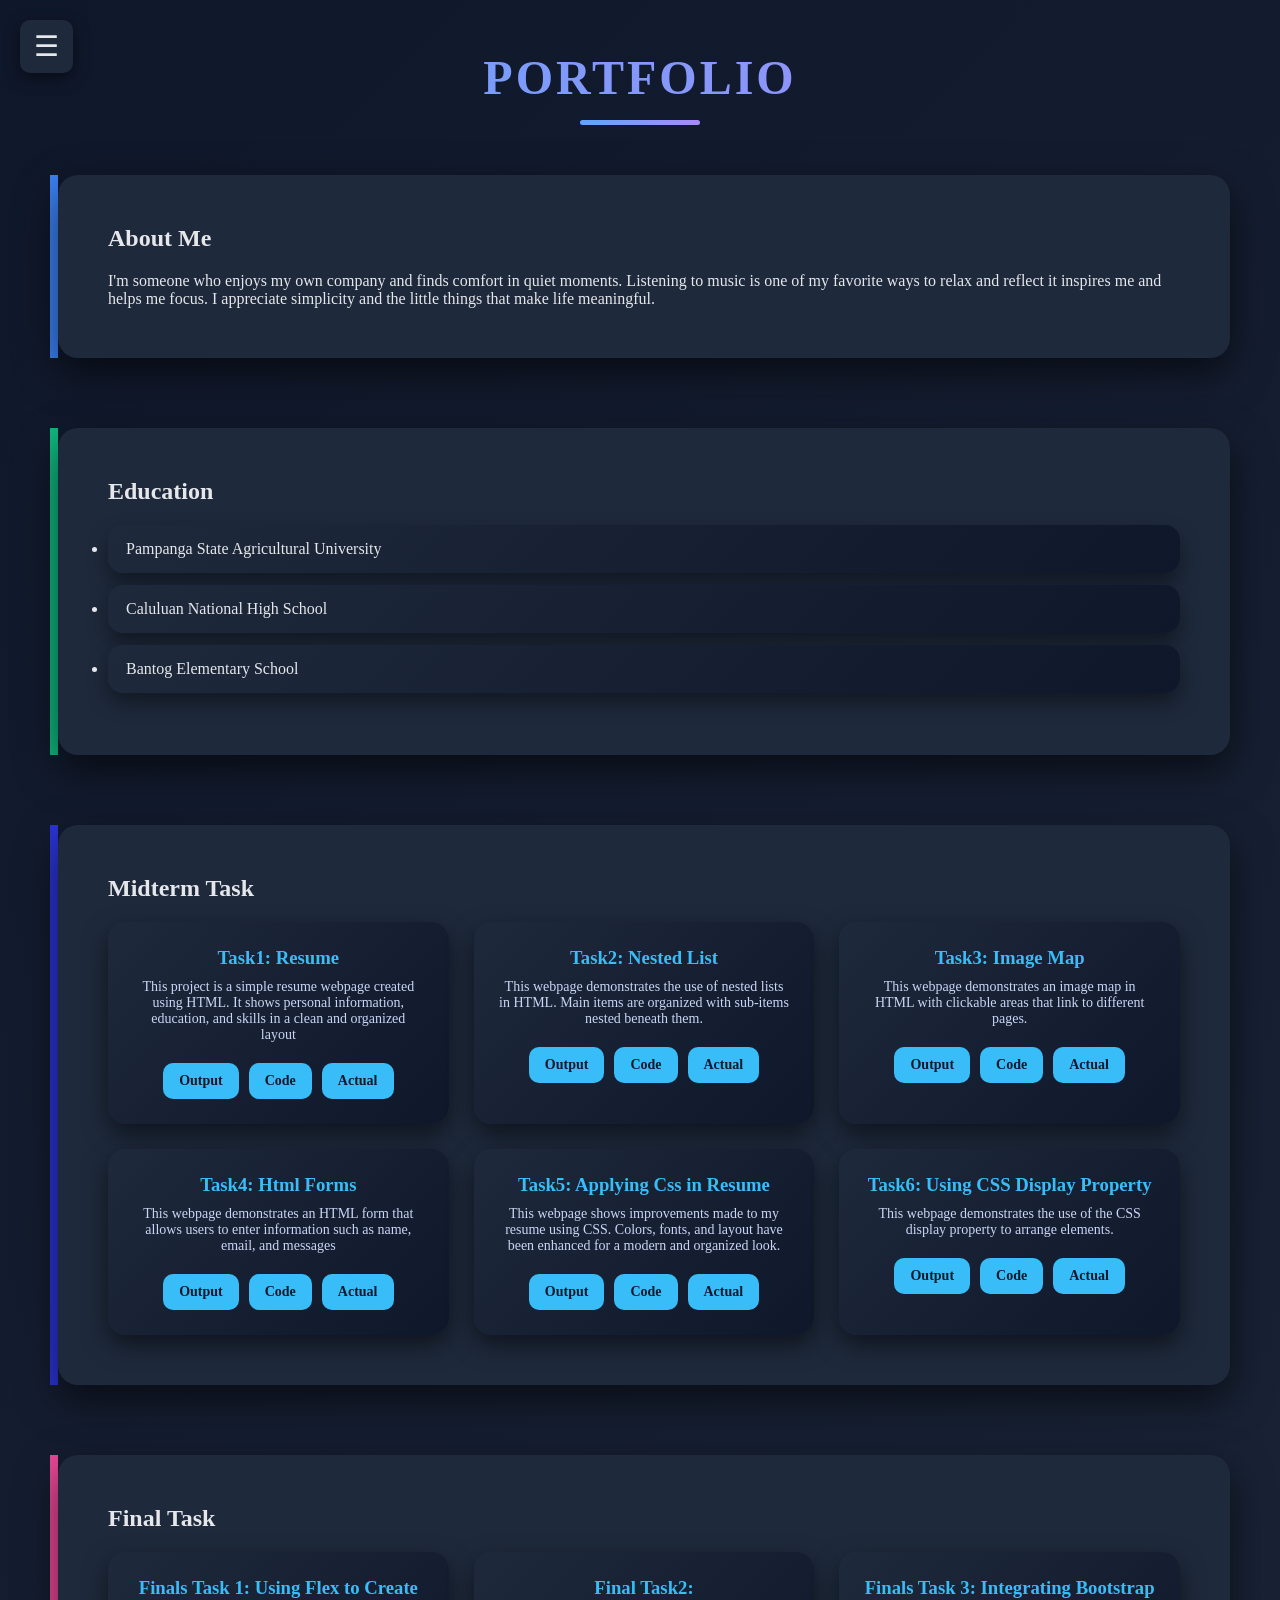
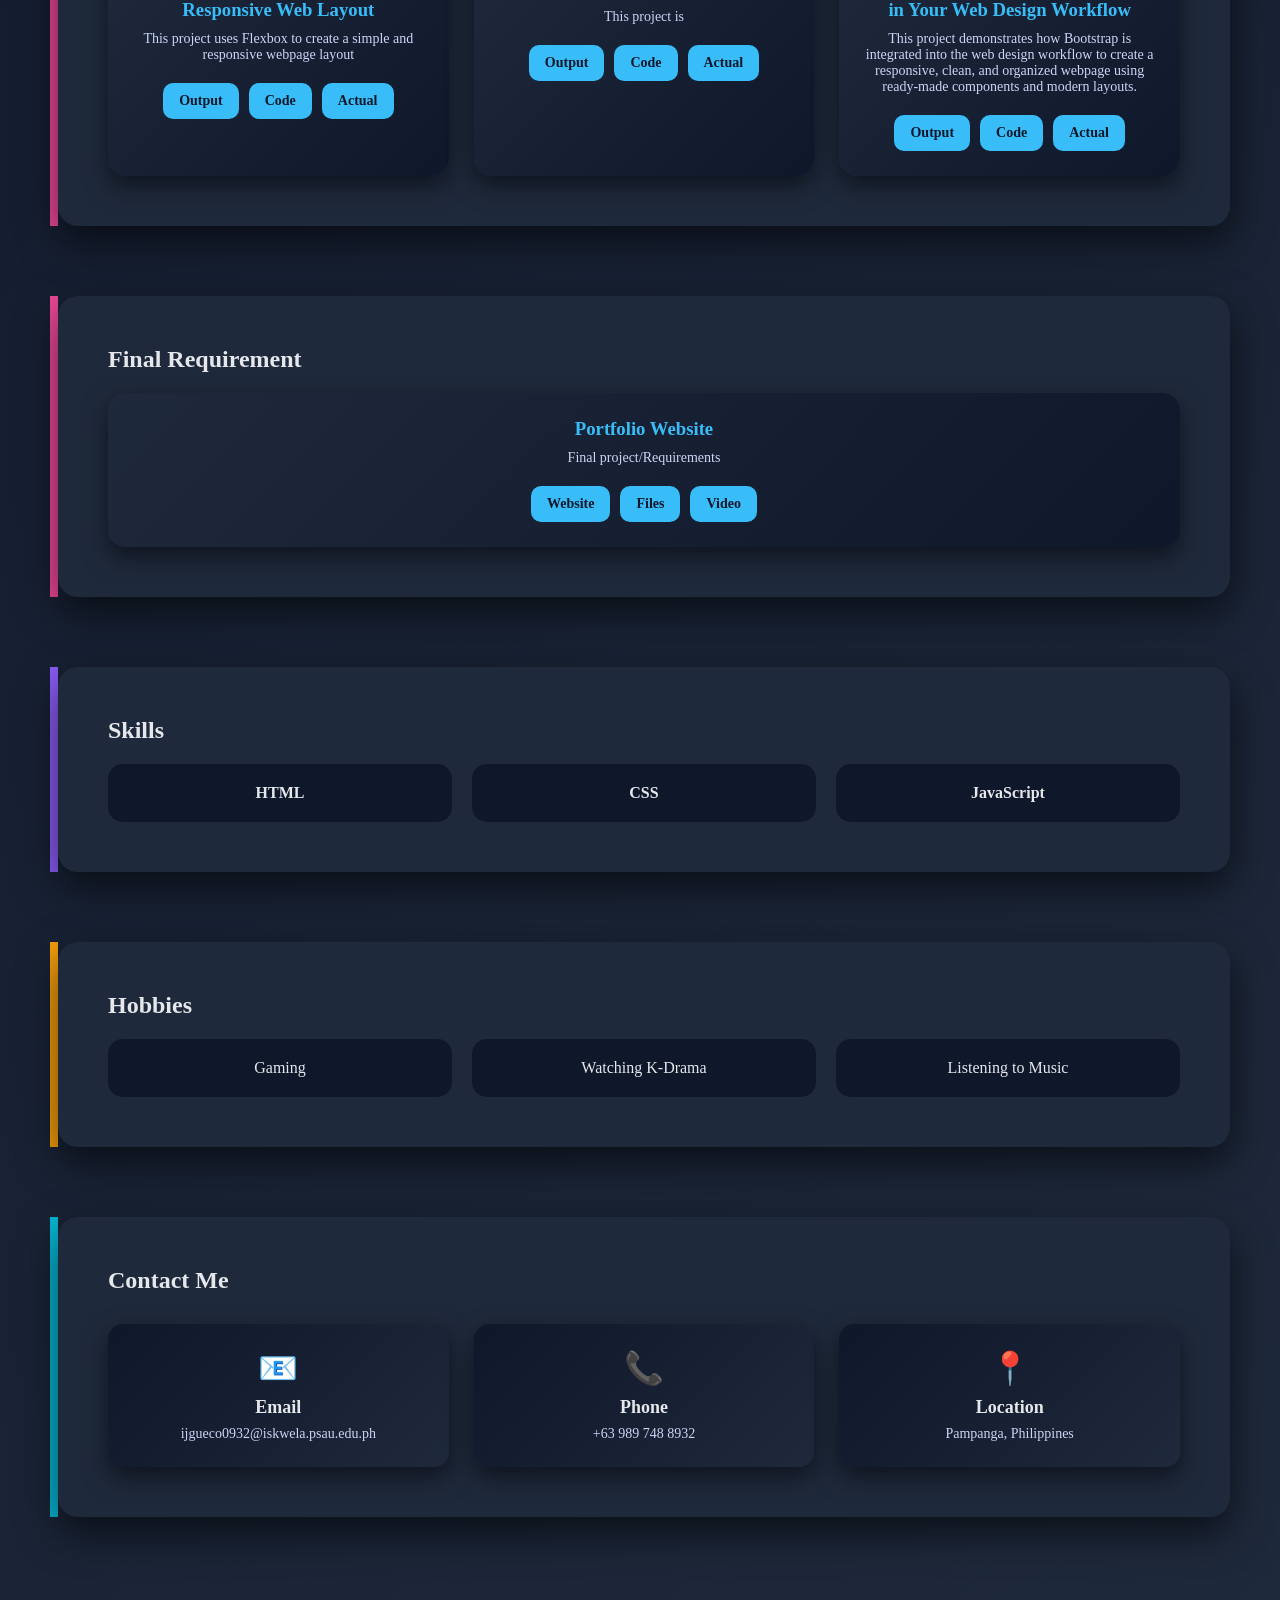
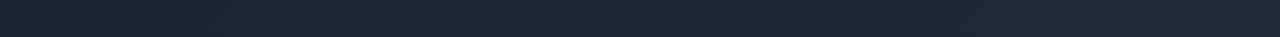
==== commit a5551fa7: "Update index.html" ====
--- a/index.html
+++ b/index.html
@@ -625,6 +625,7 @@
           <!-- WEBSITE / ACTUAL -->
           <a href="https://l.facebook.com/l.php?u=https%3A%2F%2Fmaicajam.github.io%2FPAWLUX-WEB%2F%3Ffbclid%3DIwZXh0bgNhZW0CMTAAYnJpZBExMGFjQ29hSFhuOTRaYTVpVXNydGMGYXBwX2lkEDIyMjAzOTE3ODgyMDA4OTIAAR7t9h2PWYDtPmEKmMwJWpFRtEqwwTYTbAC3UdwDS0uH0ZKZknKORaa-Zpureg_aem_jOfvygtPFpQKNl_l14kNNA&h=AUCvQW_yYkNJ91nLfmGfzoT9t5rTPcvcPH1w2qaaCFI5OK1wF344oZ72mvTi8oKUNItM-uaBGHSqxI-x_O3WjEk6fiY7tS8ve4c3wp1zUwhpx0jFaMCEUd75CtGdPwEPLGYZOA" class="task-btn">Website</a>
 
+           <a href="https://l.facebook.com/l.php?u=https%3A%2F%2Fmaicajam.github.io%2FPAWLUX-WEB%2F%3Ffbclid%3DIwZXh0bgNhZW0CMTAAYnJpZBExMGFjQ29hSFhuOTRaYTVpVXNydGMGYXBwX2lkEDIyMjAzOTE3ODgyMDA4OTIAAR7t9h2PWYDtPmEKmMwJWpFRtEqwwTYTbAC3UdwDS0uH0ZKZknKORaa-Zpureg_aem_jOfvygtPFpQKNl_l14kNNA&h=AUCvQW_yYkNJ91nLfmGfzoT9t5rTPcvcPH1w2qaaCFI5OK1wF344oZ72mvTi8oKUNItM-uaBGHSqxI-x_O3WjEk6fiY7tS8ve4c3wp1zUwhpx0jFaMCEUd75CtGdPwEPLGYZOA" class="task-btn">Files</a>
           <!-- VIDEO -->
           <a href="https://github.com/user-attachments/assets/c544e575-7f34-42c1-acfc-e6f64fffc369" 
              class="task-btn" 
